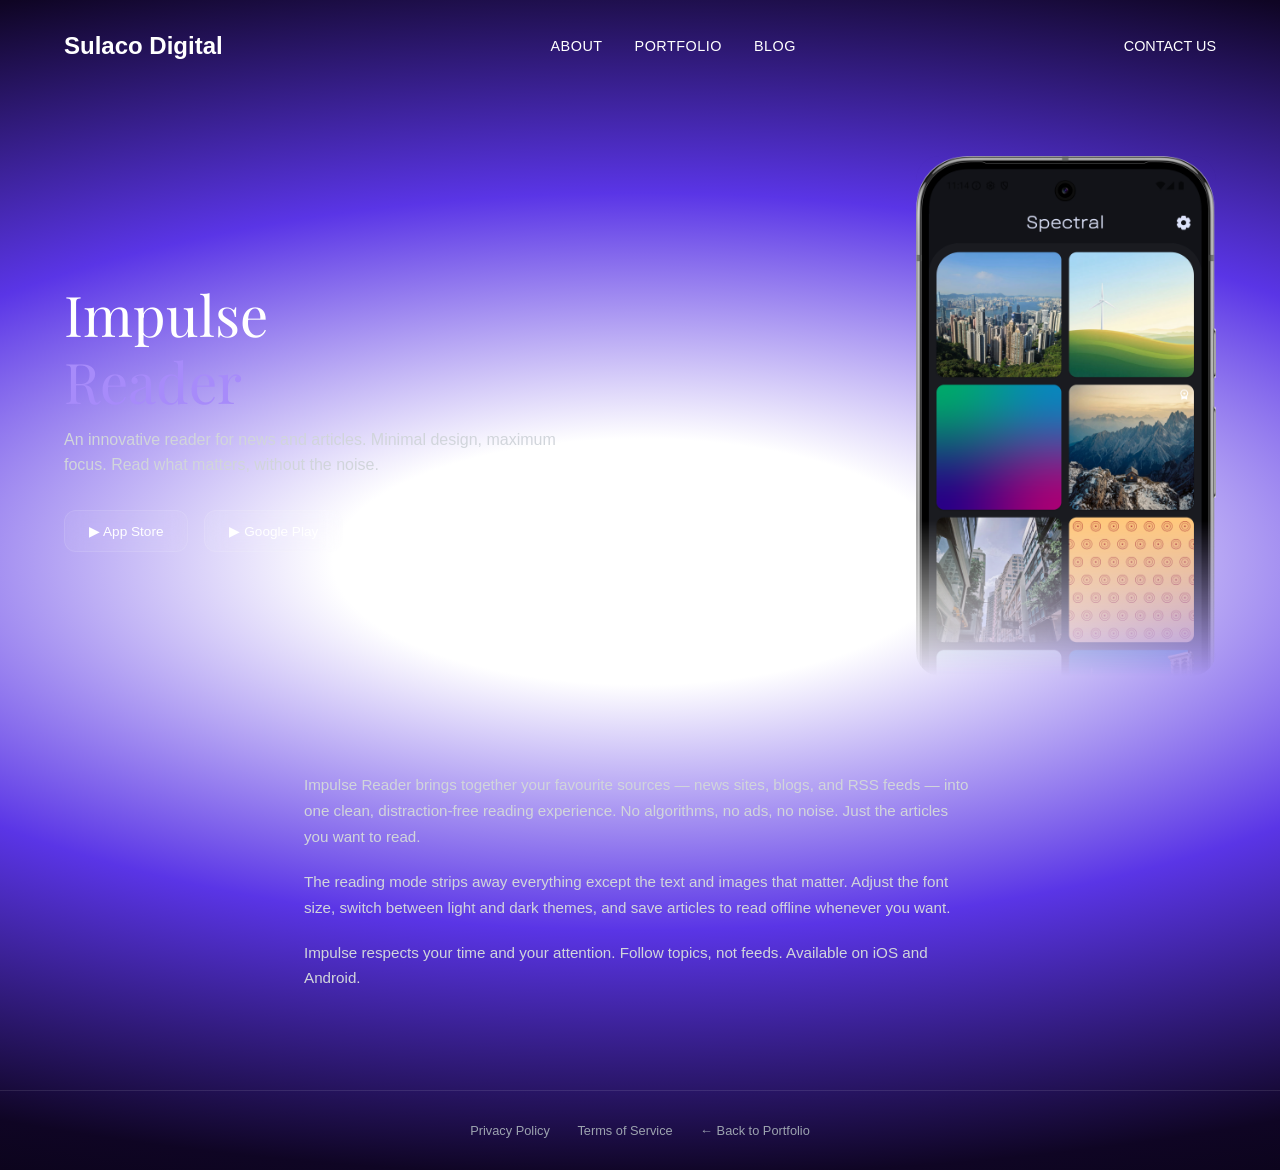
==== apps/impulse/index.html @ fb5f6ceb "Add the first version of the website" ====
<!DOCTYPE html>
<html lang="en">
<head>
    <meta charset="UTF-8">
    <meta name="viewport" content="width=device-width, initial-scale=1.0">
    <title>Impulse Reader — Sulaco Digital</title>
    <link rel="stylesheet" href="../../style.css">
</head>
<body>

    <nav>
        <a href="../../index.html" class="nav-logo">Sulaco Digital</a>
        <ul class="nav-links">
            <li><a href="../../about.html">About</a></li>
            <li><a href="../../index.html#portfolio">Portfolio</a></li>
            <li><a href="../../blog.html">Blog</a></li>
        </ul>
        <a href="../../contact.html" class="nav-cta">CONTACT US</a>
    </nav>

    <div class="app-hero">
        <div class="app-hero-content">
            <h1>Impulse<br><span>Reader</span></h1>
            <p class="app-tagline">An innovative reader for news and articles. Minimal design, maximum focus. Read what matters, without the noise.</p>
            <div class="store-buttons">
                <a href="#" class="btn-store">&#x25B6; App Store</a>
                <a href="#" class="btn-store">&#x25B6; Google Play</a>
            </div>
        </div>
        <div class="app-hero-visual">
            <img src="../../frames/explore_dark.png" class="app-preview" alt="Impulse Reader">
        </div>
    </div>

    <div class="app-description">
        <p>
            Impulse Reader brings together your favourite sources — news sites, blogs, and RSS feeds — into one clean, distraction-free reading experience. No algorithms, no ads, no noise. Just the articles you want to read.
        </p>
        <p>
            The reading mode strips away everything except the text and images that matter. Adjust the font size, switch between light and dark themes, and save articles to read offline whenever you want.
        </p>
        <p>
            Impulse respects your time and your attention. Follow topics, not feeds. Available on iOS and Android.
        </p>
    </div>

    <div class="page-footer">
        <a href="privacy.html">Privacy Policy</a>
        <a href="terms.html">Terms of Service</a>
        <a href="../../index.html">&larr; Back to Portfolio</a>
    </div>

</body>
</html>
---- style.css ----
@import url('https://fonts.googleapis.com/css2?family=Playfair+Display:wght@400;700&family=Inter:wght@300;400;600&display=swap');

:root {
    --bg-top: #100b1a;
    --bg-mid: #f5f5f7;
    --bg-bottom: #2b3a67;
    --accent-purple: #8b5cf6;
    --text-light: #ffffff;
    --text-dark: #1f2937;
    --glass-bg-dark: rgba(255, 255, 255, 0.05);
    --glass-border-dark: rgba(255, 255, 255, 0.1);
    --glass-bg-light: rgba(255, 255, 255, 0.7);
    --glass-border-light: rgba(139, 92, 246, 0.2);
}

* {
    margin: 0;
    padding: 0;
    box-sizing: border-box;
}

html {
    scroll-behavior: smooth;
}

body {
    margin: 0;
    font-family: "Helvetica Neue", Arial, sans-serif;
    color: #ffffff;
    background-color: #020105;
    background-image: radial-gradient(ellipse 160% 70% at 50% 48%, #ffffff 15%, #5a35e6 45%, #0f0524 75%, #020105 100%);
    background-repeat: no-repeat;
    min-height: 100vh;
}

h1, h2, h3 {
    font-family: 'Playfair Display', serif;
    font-weight: 400;
}

/* ── Navbar ── */
nav {
    display: flex;
    justify-content: space-between;
    align-items: center;
    padding: 2rem 5%;
}

.nav-logo {
    font-weight: bold;
    font-size: 1.5rem;
    color: white;
    text-decoration: none;
}

.nav-links {
    display: flex;
    gap: 2rem;
    list-style: none;
}

.nav-links a {
    color: var(--text-light);
    text-decoration: none;
    font-size: 0.9rem;
    text-transform: uppercase;
    letter-spacing: 0.5px;
    transition: color 0.2s;
}

.nav-links a:hover {
    color: #a78bfa;
}

.nav-cta {
    color: white;
    text-decoration: none;
    font-size: 0.9rem;
    transition: color 0.2s;
}

.nav-cta:hover {
    color: #a78bfa;
}

/* ── Hero (home) ── */
.hero {
    display: flex;
    justify-content: space-between;
    align-items: center;
    padding: 4rem 5% 8rem 5%;
}

.hero-content {
    flex: 1;
    max-width: 500px;
}

.hero h1 {
    font-size: 4rem;
    line-height: 1.1;
    margin-bottom: 1rem;
}

.hero h1 span {
    color: #a78bfa;
}

.hero p {
    color: #d1d5db;
    margin-bottom: 2rem;
    line-height: 1.5;
}

.hero-visuals {
    flex: 1;
    display: flex;
    justify-content: flex-end;
}

/* ── App preview images ── */
.app-preview {
    width: 300px;
    height: 520px;
    border-radius: 24px;
    box-shadow: 0 25px 50px -12px rgba(0, 0, 0, 0.6);
    display: block;
    object-fit: cover;
    object-position: top center;
    flex-shrink: 0;
    -webkit-mask-image: linear-gradient(to bottom, black 70%, transparent 100%);
    mask-image: linear-gradient(to bottom, black 70%, transparent 100%);
}

.app-preview-small {
    width: 260px;
    height: 494px;
    border-radius: 20px 20px 0 0;
    display: block;
    margin-top: 0.75rem;
    object-fit: cover;
    object-position: top center;
}

/* ── Hero carousel ── */
.carousel-wrap {
    position: relative;
    width: 300px;
    height: 520px;
    overflow: hidden;
    flex-shrink: 0;
}

.carousel-track {
    display: flex;
    height: 100%;
    transition: transform 0.6s cubic-bezier(0.4, 0, 0.2, 1);
    will-change: transform;
}

.carousel-slide {
    width: 300px;
    height: 520px;
    flex-shrink: 0;
    border-radius: 24px;
    display: block;
    object-fit: cover;
    object-position: top center;
    -webkit-mask-image: linear-gradient(to bottom, black 65%, transparent 100%);
    mask-image: linear-gradient(to bottom, black 65%, transparent 100%);
}

.carousel-dots {
    display: flex;
    justify-content: center;
    gap: 8px;
    margin-top: 1.25rem;
}

.carousel-dot {
    width: 6px;
    height: 6px;
    border-radius: 50%;
    background: rgba(255, 255, 255, 0.3);
    cursor: pointer;
    transition: background 0.3s, transform 0.3s;
    border: none;
    padding: 0;
}

.carousel-dot.active {
    background: #a78bfa;
    transform: scale(1.4);
}

/* ── CTA link ── */
.cta-link {
    font-size: 0.8rem;
    letter-spacing: 1px;
    color: white;
    text-decoration: none;
    display: inline-block;
    transition: color 0.2s;
}

.cta-link:hover {
    color: #a78bfa;
}

/* ── Portfolio section ── */
.light-section {
    padding: 5rem 5%;
    color: var(--text-light);
    text-align: center;
}

.light-section h2 {
    font-size: 3rem;
    margin-bottom: 3rem;
}

.cards-grid {
    display: grid;
    grid-template-columns: repeat(auto-fit, minmax(300px, 1fr));
    gap: 2rem;
    margin-bottom: 4rem;
}

.glass-card {
    background: var(--glass-bg-dark);
    backdrop-filter: blur(20px);
    border: 1px solid var(--glass-border-dark);
    border-radius: 24px;
    padding: 2rem 2rem 0 2rem;
    display: flex;
    flex-direction: column;
    align-items: center;
    transition: border-color 0.2s;
}

.glass-card:hover {
    border-color: rgba(139, 92, 246, 0.4);
}

.glass-card h3 {
    margin: 1rem 0 0.5rem;
    font-size: 1.5rem;
}

.glass-card p {
    font-size: 0.9rem;
    color: #ffffff;
    margin-bottom: 1.5rem;
    text-align: center;
}

.card-link {
    font-size: 0.8rem;
    letter-spacing: 1px;
    color: var(--accent-purple);
    text-decoration: none;
    transition: color 0.2s;
}

.card-link:hover {
    color: #a78bfa;
}

/* ── Stats / footer section ── */
.stats-footer {
    padding: 6rem 5% 5rem 5%;
    text-align: center;
}

.stats-footer h2 {
    font-size: 2.5rem;
    margin-bottom: 1rem;
}

.stats-footer > p {
    color: #d1d5db;
    max-width: 600px;
    margin: 0 auto;
}

.stats-grid {
    display: grid;
    grid-template-columns: repeat(4, 1fr);
    gap: 1.5rem;
    margin: 4rem 0;
}

.stat-box {
    background: var(--glass-bg-dark);
    backdrop-filter: blur(10px);
    border: 1px solid var(--glass-border-dark);
    border-radius: 16px;
    padding: 2rem;
}

.stat-box h4 {
    font-size: 2.5rem;
    margin-bottom: 0.5rem;
    font-family: 'Inter', sans-serif;
    font-weight: 600;
}

.stat-box p {
    font-size: 0.9rem;
    color: #d1d5db;
}

.social-links {
    display: flex;
    justify-content: center;
    gap: 1.5rem;
    margin-bottom: 2rem;
}

.social-links a {
    width: 40px;
    height: 40px;
    border-radius: 50%;
    background: var(--glass-bg-dark);
    display: flex;
    align-items: center;
    justify-content: center;
    border: 1px solid var(--glass-border-dark);
    font-size: 0.8rem;
    color: white;
    text-decoration: none;
    transition: border-color 0.2s, background 0.2s;
}

.social-links a:hover {
    border-color: var(--accent-purple);
    background: rgba(139, 92, 246, 0.15);
}

/* ── Coming soon card ── */
.coming-soon-wrap {
    display: flex;
    flex-direction: column;
    align-items: center;
    justify-content: center;
    flex: 1;
    min-height: 220px;
    padding: 2rem 0 1rem;
}

.coming-soon-badge {
    font-size: 0.7rem;
    letter-spacing: 3px;
    text-transform: uppercase;
    color: #a78bfa;
    border: 1px solid rgba(139, 92, 246, 0.4);
    border-radius: 100px;
    padding: 0.35rem 1rem;
    margin-bottom: 1.25rem;
}

.coming-soon-text {
    font-family: 'Playfair Display', serif;
    font-size: 2rem;
    color: #374151;
    line-height: 1.2;
    text-align: center;
}

.coming-soon-text span {
    color: #8b5cf6;
}

.coming-soon-sub {
    font-size: 0.8rem;
    color: #9ca3af !important;
    margin-top: 0.75rem !important;
    margin-bottom: 0 !important;
}

/* ── Page hero (inner pages) ── */
.page-hero {
    padding: 6rem 5% 1.5rem 5%;
    text-align: center;
}

.page-hero h1 {
    font-size: 3.5rem;
    line-height: 1.2;
    margin-bottom: 1rem;
}

.page-hero h1 span {
    color: #a78bfa;
}

.page-hero p {
    color: #d1d5db;
    max-width: 600px;
    margin: 0 auto;
    line-height: 1.6;
}

/* ── Dark glass card (About, etc.) ── */
.glass-card-dark {
    background: rgba(8, 4, 20, 0.65);
    backdrop-filter: blur(32px);
    -webkit-backdrop-filter: blur(32px);
    border: 1px solid rgba(255, 255, 255, 0.12);
    border-radius: 24px;
    padding: 2.5rem;
    margin-bottom: 3rem;
}

.glass-card-dark p {
    color: #e5e7eb;
    line-height: 1.7;
    margin-bottom: 1rem;
    font-size: 0.95rem;
}

.glass-card-dark p:last-child {
    margin-bottom: 0;
}

/* ── Skills grid ── */
.content-section {
    padding: 2rem 5% 6rem 5%;
    max-width: 900px;
    margin: 0 auto;
}

.section-label {
    font-size: 0.75rem;
    letter-spacing: 2px;
    text-transform: uppercase;
    color: #a78bfa;
    margin-bottom: 1.5rem;
}

.skills-grid {
    display: grid;
    grid-template-columns: repeat(3, 1fr);
    gap: 1.5rem;
}

.skill-box {
    background: rgba(8, 4, 20, 0.55);
    backdrop-filter: blur(24px);
    -webkit-backdrop-filter: blur(24px);
    border: 1px solid rgba(255, 255, 255, 0.12);
    border-radius: 16px;
    padding: 1.5rem 2rem;
    text-align: center;
}

.skill-box h4 {
    font-family: 'Playfair Display', serif;
    font-size: 1rem;
    margin-bottom: 0.4rem;
    color: #ffffff;
}

.skill-box p {
    font-size: 0.8rem;
    color: #c4b5fd;
}

/* ── Contact form ── */
.contact-form-wrap {
    max-width: 640px;
    margin: 0 auto;
    padding: 3rem 5% 6rem 5%;
}

.form-group {
    margin-bottom: 1.5rem;
}

.form-group label {
    display: block;
    font-size: 0.75rem;
    letter-spacing: 1px;
    color: #d1d5db;
    margin-bottom: 0.5rem;
    text-transform: uppercase;
}

.form-group input,
.form-group textarea {
    width: 100%;
    background: var(--glass-bg-dark);
    border: 1px solid var(--glass-border-dark);
    border-radius: 12px;
    padding: 1rem 1.25rem;
    color: white;
    font-family: "Helvetica Neue", Arial, sans-serif;
    font-size: 0.95rem;
    backdrop-filter: blur(10px);
    outline: none;
    transition: border-color 0.2s;
}

.form-group input::placeholder,
.form-group textarea::placeholder {
    color: #6b7280;
}

.form-group input:focus,
.form-group textarea:focus {
    border-color: var(--accent-purple);
}

.form-group textarea {
    height: 150px;
    resize: vertical;
}

.btn-primary {
    display: inline-block;
    padding: 0.9rem 2.5rem;
    background: var(--accent-purple);
    color: white;
    border: none;
    border-radius: 12px;
    font-size: 0.85rem;
    letter-spacing: 1px;
    cursor: pointer;
    text-decoration: none;
    transition: background 0.2s;
    font-family: "Helvetica Neue", Arial, sans-serif;
}

.btn-primary:hover {
    background: #7c3aed;
}

.contact-alt {
    text-align: center;
    margin-top: 3rem;
    padding-top: 2rem;
    border-top: 1px solid var(--glass-border-dark);
}

.contact-alt p {
    font-size: 0.85rem;
    color: #9ca3af;
    margin-bottom: 1.5rem;
}

/* ── App detail hero ── */
.app-hero {
    display: flex;
    justify-content: space-between;
    align-items: center;
    padding: 4rem 5% 6rem 5%;
}

.app-hero-content {
    flex: 1;
    max-width: 500px;
}

.app-hero-content h1 {
    font-size: 3.5rem;
    line-height: 1.2;
    margin-bottom: 0.75rem;
}

.app-hero-content h1 span {
    color: #a78bfa;
}

.app-hero-content .app-tagline {
    color: #d1d5db;
    line-height: 1.6;
    margin-bottom: 2rem;
    font-size: 1rem;
}

.app-hero-visual {
    flex: 1;
    display: flex;
    justify-content: flex-end;
}

.store-buttons {
    display: flex;
    gap: 1rem;
    flex-wrap: wrap;
}

.btn-store {
    display: inline-flex;
    align-items: center;
    gap: 0.6rem;
    padding: 0.75rem 1.5rem;
    background: var(--glass-bg-dark);
    border: 1px solid var(--glass-border-dark);
    border-radius: 12px;
    color: white;
    text-decoration: none;
    font-size: 0.85rem;
    backdrop-filter: blur(10px);
    transition: border-color 0.2s;
}

.btn-store:hover {
    border-color: var(--accent-purple);
}

.app-description {
    padding: 0 5% 5rem 5%;
    max-width: 800px;
    margin: 0 auto;
}

.app-description p {
    color: #d1d5db;
    line-height: 1.7;
    margin-bottom: 1.2rem;
    font-size: 0.95rem;
}

/* ── Legal pages ── */
.legal-section {
    padding: 3rem 5% 6rem 5%;
    max-width: 800px;
    margin: 0 auto;
}

.legal-meta {
    font-size: 0.8rem;
    color: #9ca3af;
    margin-bottom: 2.5rem;
}

.legal-section h2 {
    font-family: 'Playfair Display', serif;
    font-size: 1.5rem;
    margin-bottom: 0.75rem;
    margin-top: 2.5rem;
    color: #a78bfa;
}

.legal-section h2:first-of-type {
    margin-top: 0;
}

.legal-section p {
    color: #d1d5db;
    line-height: 1.7;
    margin-bottom: 1rem;
    font-size: 0.9rem;
}

/* ── Page footer ── */
.page-footer {
    text-align: center;
    padding: 2rem 5%;
    border-top: 1px solid var(--glass-border-dark);
    font-size: 0.8rem;
    color: #9ca3af;
}

.page-footer a {
    color: #9ca3af;
    text-decoration: none;
    margin: 0 0.75rem;
    transition: color 0.2s;
}

.page-footer a:hover {
    color: #a78bfa;
}

/* ── Responsive ── */
@media (max-width: 768px) {
    .hero { flex-direction: column; text-align: center; }
    .hero-content { margin-bottom: 3rem; }
    .hero-visuals { justify-content: center; }
    .stats-grid { grid-template-columns: repeat(2, 1fr); }
    .nav-links { display: none; }
    .nav-cta { display: none; }
    .skills-grid { grid-template-columns: repeat(2, 1fr); }
    .app-hero { flex-direction: column; text-align: center; }
    .app-hero-content { margin-bottom: 3rem; }
    .app-hero-visual { justify-content: center; }
    .store-buttons { justify-content: center; }
    .page-hero h1 { font-size: 2.5rem; }
    .hero h1 { font-size: 3rem; }
}
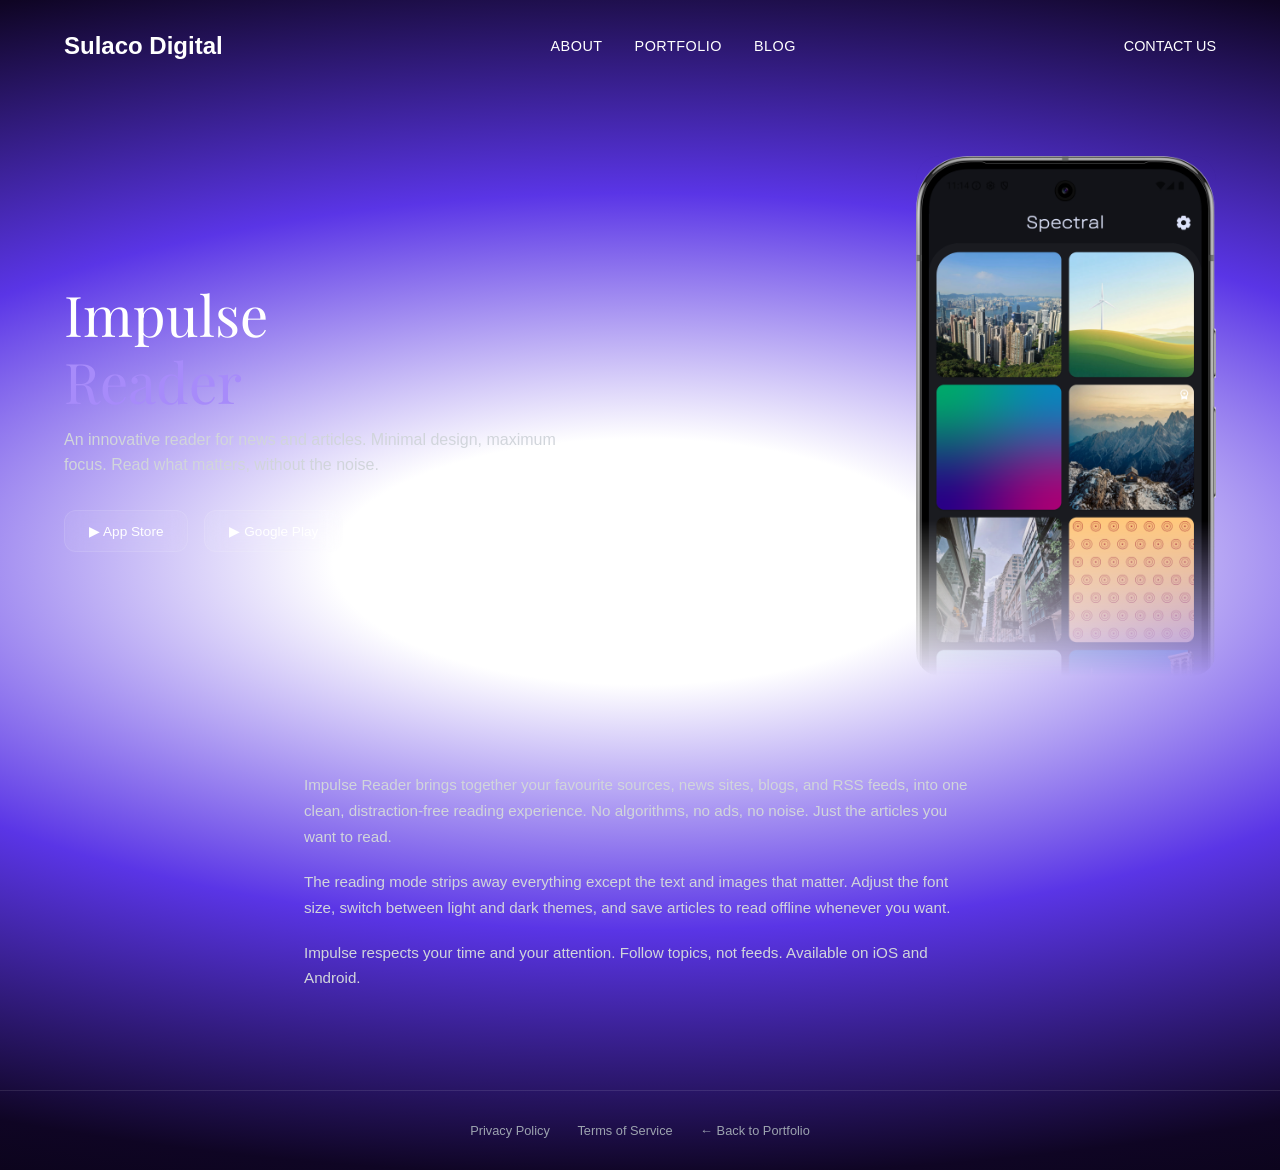
==== commit e28a9fa4: "Update some text and fix some visual bugs" ====
--- a/apps/impulse/index.html
+++ b/apps/impulse/index.html
@@ -3,7 +3,7 @@
 <head>
     <meta charset="UTF-8">
     <meta name="viewport" content="width=device-width, initial-scale=1.0">
-    <title>Impulse Reader — Sulaco Digital</title>
+    <title>Impulse Reader | Sulaco Digital</title>
     <link rel="stylesheet" href="../../style.css">
 </head>
 <body>
@@ -34,7 +34,7 @@
 
     <div class="app-description">
         <p>
-            Impulse Reader brings together your favourite sources — news sites, blogs, and RSS feeds — into one clean, distraction-free reading experience. No algorithms, no ads, no noise. Just the articles you want to read.
+            Impulse Reader brings together your favourite sources, news sites, blogs, and RSS feeds, into one clean, distraction-free reading experience. No algorithms, no ads, no noise. Just the articles you want to read.
         </p>
         <p>
             The reading mode strips away everything except the text and images that matter. Adjust the font size, switch between light and dark themes, and save articles to read offline whenever you want.
--- a/style.css
+++ b/style.css
@@ -89,6 +89,7 @@
     justify-content: space-between;
     align-items: center;
     padding: 4rem 5% 8rem 5%;
+    overflow: hidden;
 }
 
 .hero-content {
@@ -672,6 +673,14 @@
 
 .page-footer a:hover {
     color: #a78bfa;
+}
+
+/* ── Medium screens (narrow desktop / tablet) ── */
+@media (max-width: 960px) {
+    .carousel-wrap { width: 220px; height: 380px; }
+    .carousel-slide { width: 220px; height: 380px; }
+    .hero-content { max-width: 380px; }
+    .hero h1 { font-size: 3rem; }
 }
 
 /* ── Responsive ── */
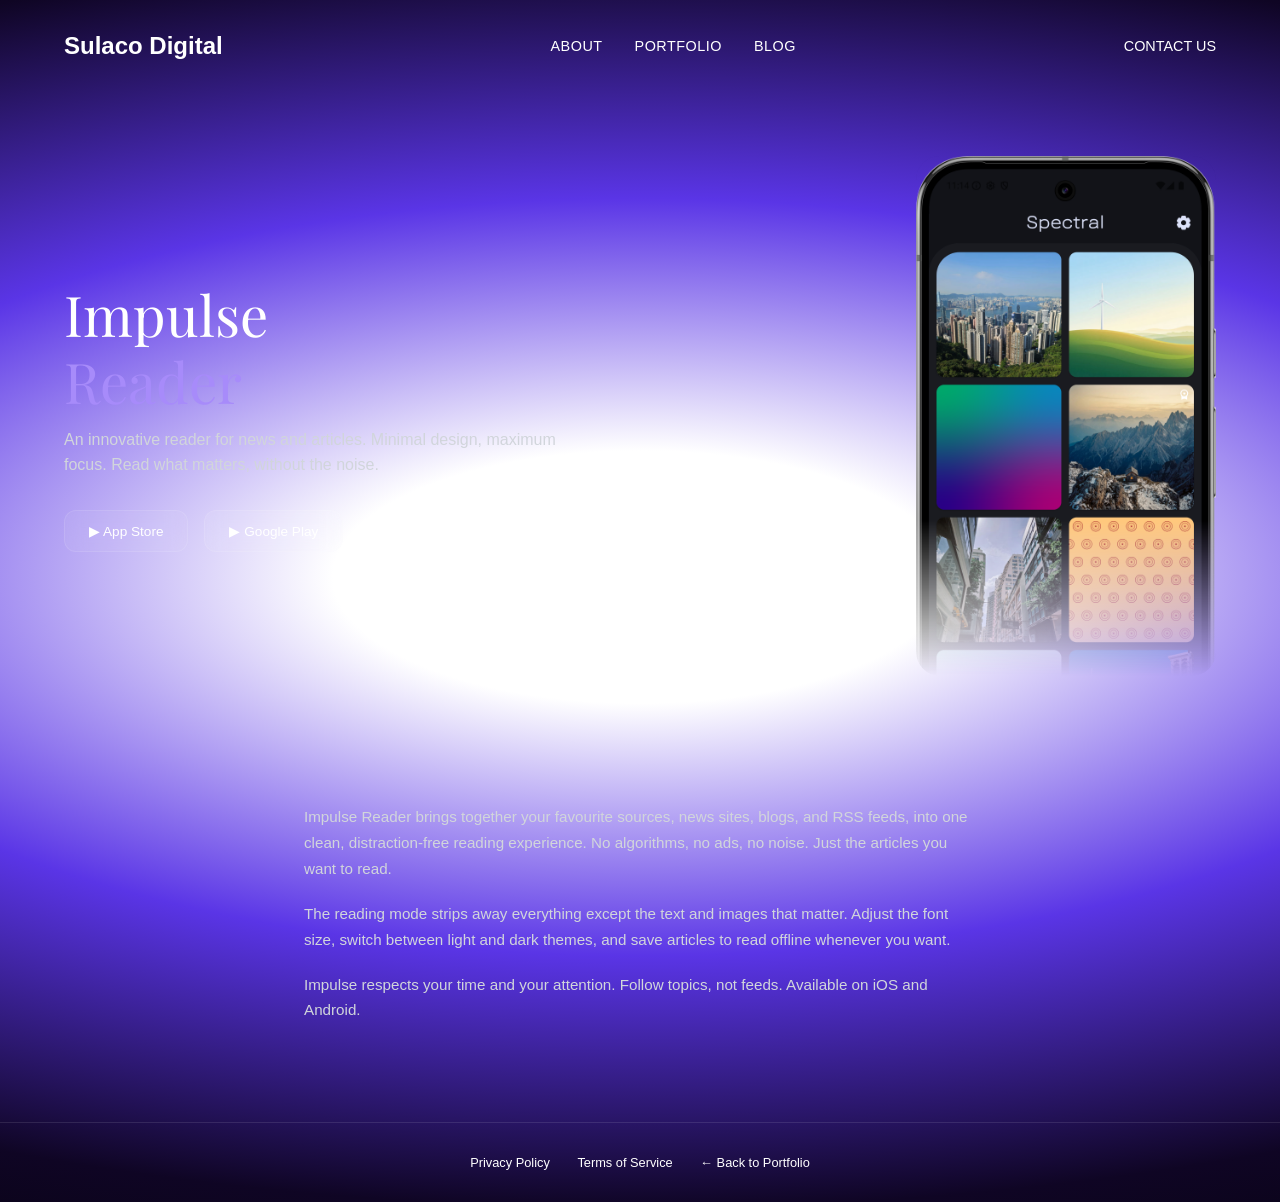
==== commit 29be53fc: "Update the text and remove the contact us form to open the email client instead" ====
--- a/apps/impulse/index.html
+++ b/apps/impulse/index.html
@@ -15,7 +15,7 @@
             <li><a href="../../index.html#portfolio">Portfolio</a></li>
             <li><a href="../../blog.html">Blog</a></li>
         </ul>
-        <a href="../../contact.html" class="nav-cta">CONTACT US</a>
+        <a href="mailto:admin@sulacodigital.com?subject=Project Inquiry" class="nav-cta">CONTACT US</a>
     </nav>
 
     <div class="app-hero">
--- a/style.css
+++ b/style.css
@@ -554,7 +554,7 @@
     display: flex;
     justify-content: space-between;
     align-items: center;
-    padding: 4rem 5% 6rem 5%;
+    padding: 4rem 5% 8rem 5%;
 }
 
 .app-hero-content {
@@ -661,11 +661,11 @@
     padding: 2rem 5%;
     border-top: 1px solid var(--glass-border-dark);
     font-size: 0.8rem;
-    color: #9ca3af;
+    color: #ffffff;
 }
 
 .page-footer a {
-    color: #9ca3af;
+    color: #ffffff;
     text-decoration: none;
     margin: 0 0.75rem;
     transition: color 0.2s;
@@ -689,8 +689,9 @@
     .hero-content { margin-bottom: 3rem; }
     .hero-visuals { justify-content: center; }
     .stats-grid { grid-template-columns: repeat(2, 1fr); }
-    .nav-links { display: none; }
-    .nav-cta { display: none; }
+    nav { flex-wrap: wrap; gap: 0.75rem; padding: 1.25rem 5%; }
+    .nav-links { gap: 1.25rem; }
+    .nav-links a { font-size: 0.8rem; }
     .skills-grid { grid-template-columns: repeat(2, 1fr); }
     .app-hero { flex-direction: column; text-align: center; }
     .app-hero-content { margin-bottom: 3rem; }
